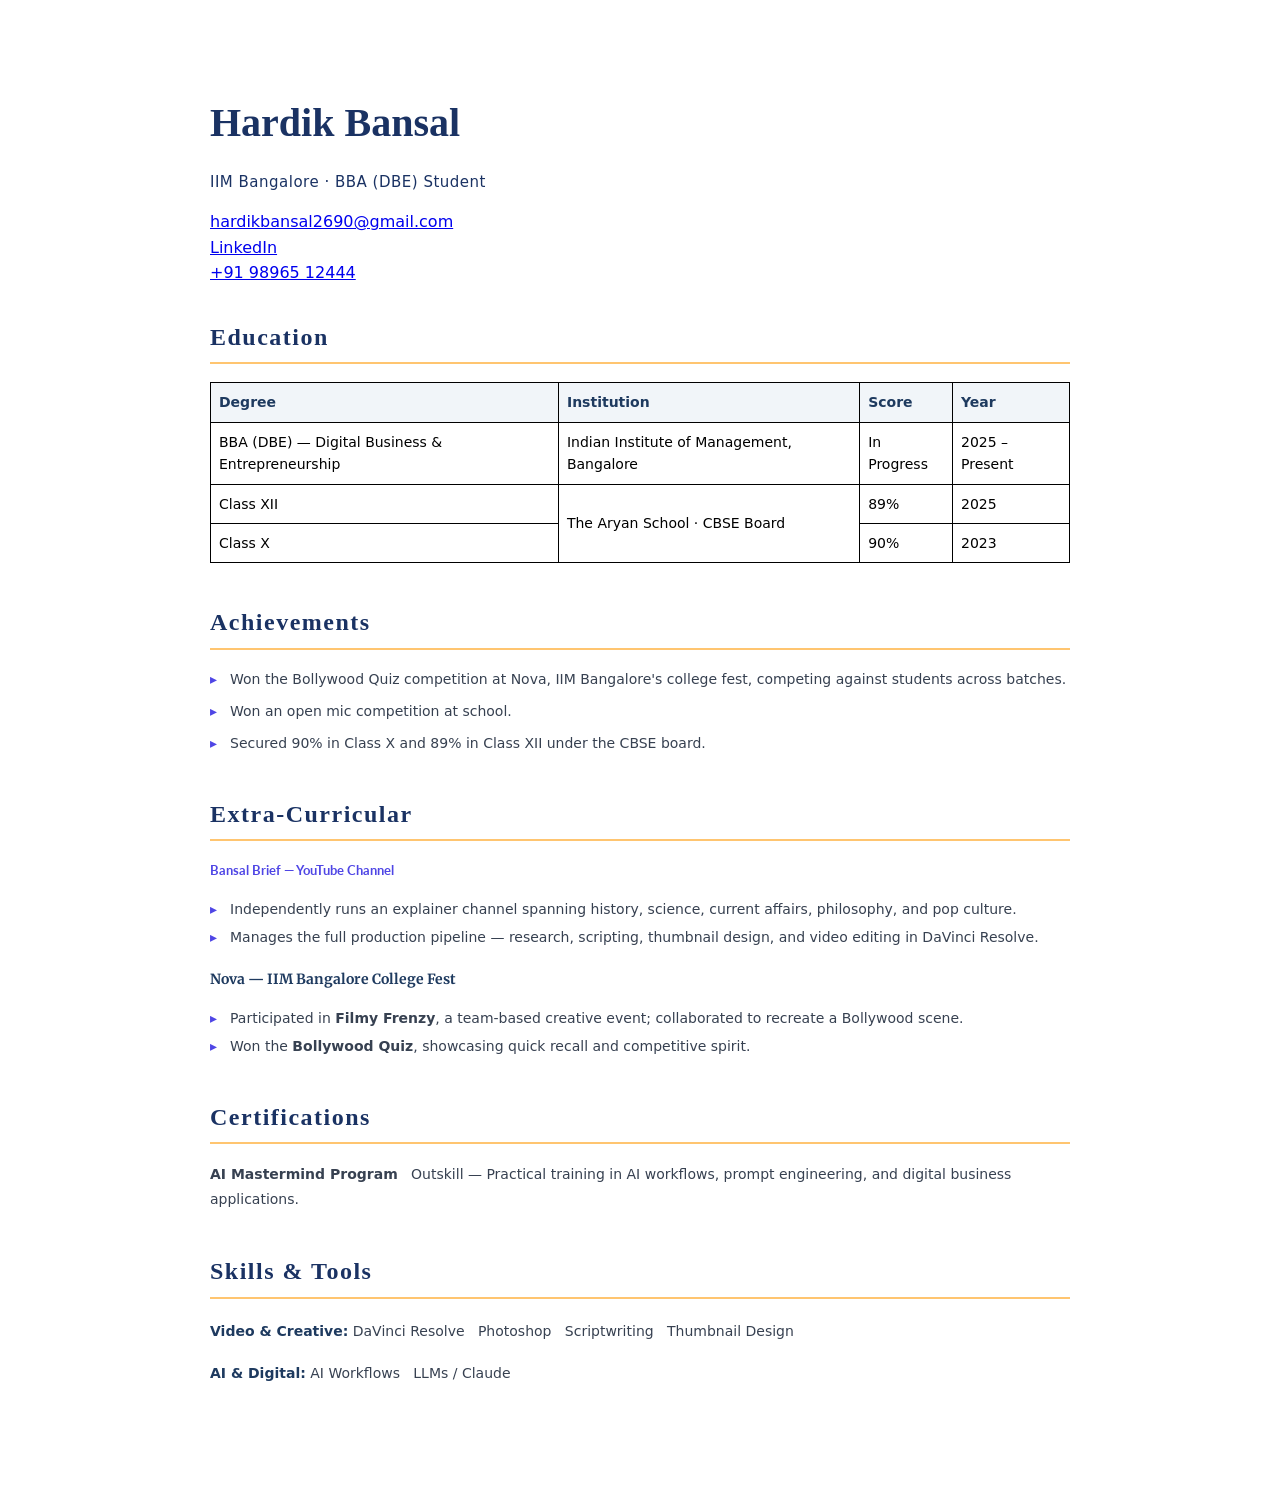
==== assignment project code.html @ 0351109c "Add files via upload" ====
<!DOCTYPE html>
<html lang="en">

<head>
  <meta charset="UTF-8" />
  <meta name="viewport" content="width=device-width, initial-scale=1.0" />
  <title>Hardik Bansal — Resume</title>
  <link rel="stylesheet" href="styling.css" />
</head>

<body>
  <main class="resume">

    
      <section>
        <h1 class = name>Hardik Bansal</h1>
        <p>IIM Bangalore · BBA (DBE) Student</p>

        <div id="Contact">
       <div   id="mail"> <a  href="mailto:hardikbansal2690@gmail.com">hardikbansal2690@gmail.com</a></div>
        <div id="linkedin"><a id="linkedin"href="https://www.linkedin.com/in/hardik-bansal-59b429384/" target="_blank" rel="noopener noreferrer">LinkedIn</a></div>
        <div id="phone"><a  href="tel:+919896512444">+91 98965 12444</a></div>
        </div>
      
      </section>


      <!-- EDUCATION -->
      <section id="education">
        <h2>Education</h2>

        <table style="border-collapse: collapse; color: black; width: 100%;">
          <thead>
            <tr>
              <th style="border: 1px solid black; padding: 8px;">Degree</th>
              <th style="border: 1px solid black; padding: 8px;">Institution</th>
              <th style="border: 1px solid black; padding: 8px;">Score</th>
              <th style="border: 1px solid black; padding: 8px;">Year</th>
            </tr>
          </thead>
          <tbody>
            <tr>
              <td style="border: 1px solid black; padding: 8px;">BBA (DBE) — Digital Business &amp; Entrepreneurship</td>
              <td style="border: 1px solid black; padding: 8px;">Indian Institute of Management, Bangalore</td>
              <td style="border: 1px solid black; padding: 8px;">In Progress</td>
              <td style="border: 1px solid black; padding: 8px;">2025 – Present</td>
            </tr>
            <tr>
              <td style="border: 1px solid black; padding: 8px;">Class XII</td>
              <!-- rowspan=2 because Aryan School is shared by Class XII and X -->
              <td rowspan="2" style="border: 1px solid black; padding: 8px;">The Aryan School · CBSE Board</td>
              <td style="border: 1px solid black; padding: 8px;">89%</td>
              <td style="border: 1px solid black; padding: 8px;">2025</td>
            </tr>
            <tr>
              <td style="border: 1px solid black; padding: 8px;">Class X</td>
              <td style="border: 1px solid black; padding: 8px;">90%</td>
              <td style="border: 1px solid black; padding: 8px;">2023</td>
            </tr>
          </tbody>
        </table>

      </section>


      <!-- ACHIEVEMENTS -->
      <section id="achievements">
        <h2>Achievements</h2>

        <ul>
          <li>Won the Bollywood Quiz competition at Nova, IIM Bangalore's college fest, competing against students across batches.</li>
          <li>Won an open mic competition at school.</li>
          <li>Secured 90% in Class X and 89% in Class XII under the CBSE board.</li>
        </ul>

      </section>


      <!-- EXTRA-CURRICULAR -->
      <section id="extracurricular">
        <h2>Extra-Curricular</h2>

        <div>
            <h3 style="font-family:Merriweather', serif ;"><a href="https://youtube.com/@bansalbrief" target="_blank" rel="noopener noreferrer">Bansal Brief — YouTube Channel</a></h3>
          
          <ul>
            <li>Independently runs an explainer channel spanning history, science, current affairs,
              philosophy, and pop culture.</li>
            <li>Manages the full production pipeline — research, scripting, thumbnail design,
              and video editing in DaVinci Resolve.</li>
          </ul>
        </div>

        <div>
          <h3>Nova — IIM Bangalore College Fest</h3>
          <ul>
            <li>Participated in <strong>Filmy Frenzy</strong>, a team-based creative event;
              collaborated to recreate a Bollywood scene.</li>
            <li>Won the <strong>Bollywood Quiz</strong>, showcasing quick recall and competitive spirit.</li>
          </ul>
        </div>

      </section>


      <!-- CERTIFICATIONS -->
      <section id="certifications">
        <h2>Certifications</h2>

        <p><strong>AI Mastermind Program</strong> &nbsp; Outskill — Practical training in AI workflows, prompt engineering, and digital business applications.</p>

      </section>


      <!-- SKILLS & TOOLS -->
      <section id="skills">
        <h2>Skills &amp; Tools</h2>

        <p><strong>Video &amp; Creative:</strong> DaVinci Resolve &nbsp; Photoshop &nbsp; Scriptwriting &nbsp; Thumbnail Design</p>
        <p><strong>AI &amp; Digital:</strong> AI Workflows   &nbsp; LLMs / Claude</p>
        
      </section>

  </main>
</body>
</html>
---- styling.css ----
@import url('https://fonts.googleapis.com/css2?family=Merriweather:wght@400;700&family=Lato:wght@400;700&display=swap');

  


body {
  font-family:system-ui, -apple-system, BlinkMacSystemFont, 'Segoe UI', Roboto, Oxygen, Ubuntu, Cantarell, 'Open Sans', 'Helvetica Neue', sans-serif;
  font-size: 16px;
  line-height: 1.6;
  background-color: #fff;
  align-items: center;
  display: flex;
  justify-content: center;
  
}


main {
  flex: 1;
  padding: 50px 60px;
  max-width: 860px;
}


main > section:first-child {
  margin-bottom: 20px;
  border-bottom: 2px solid #ffffff;
  padding-bottom: 10px;
}

h1 {
  font-family: 'Times New Roman', Times, serif;
  font-size: 40px;
  color: #1A3263;
  margin-bottom: 6px;
}



main > section:first-child p {
  font-size: 15px;
  color: #1A3263;
  letter-spacing: 0.5px;
}



section {
  margin-bottom: 40px;
}

h2 {
  font-family:'Times New Roman', Times, serif;
  color: #1A3263 ;
  border-bottom: 2px solid #FFC570;
  padding-bottom: 6px;
  margin-bottom: 18px;;
  letter-spacing: 1.5px;
}

table {
  width: 100%;
  border-collapse: collapse;
  color: #1a1a1a;
  font-size: 14px;
}

thead tr {
  background-color: #f1f5f9;
}

th, td {
  border: 1px solid black;
  padding: 10px 14px;
  text-align: left;
}

th {
  font-weight: 700;
  color: #1e3a5f;
}



#achievements ul {
  list-style: none;
  padding-left: 0;
  display: flex;
  flex-direction: column;
  gap: 10px;
}

#achievements ul li {
  font-size: 14px;
  color: #374151;
  padding-left: 20px;
  position: relative;
}

#achievements ul li::before {
  content: "▸";
  color: #4f46e5;
  position: absolute;
  left: 0;
}



#extracurricular div {
  margin-bottom: 20px;
}

#extracurricular h3 {
  font-family: 'Merriweather', serif;
  font-size: 14px;
  color: #1e3a5f;
  margin-bottom: 8px;
}

#extracurricular h3 a {
  font-family: 'Lato', sans-serif;
  font-size: 13px;
  color: #4f46e5;
  text-decoration: none;
}

#extracurricular h3 a:hover {
  text-decoration: underline;
}

#extracurricular ul {
  list-style: none;
  padding-left: 0;
  display: flex;
  flex-direction: column;
  gap: 6px;
}

#extracurricular ul li {
  font-size: 14px;
  color: #374151;
  padding-left: 20px;
  position: relative;
}

#extracurricular ul li::before {
  content: "▸";
  color: #4f46e5;
  position: absolute;
  left: 0;
}



#certifications p {
  font-size: 14px;
  color: #374151;
  line-height: 1.8;
}



#skills p {
  font-size: 14px;
  color: #374151;
  line-height: 2;
}

#skills p strong {
  color: #1e3a5f;
}
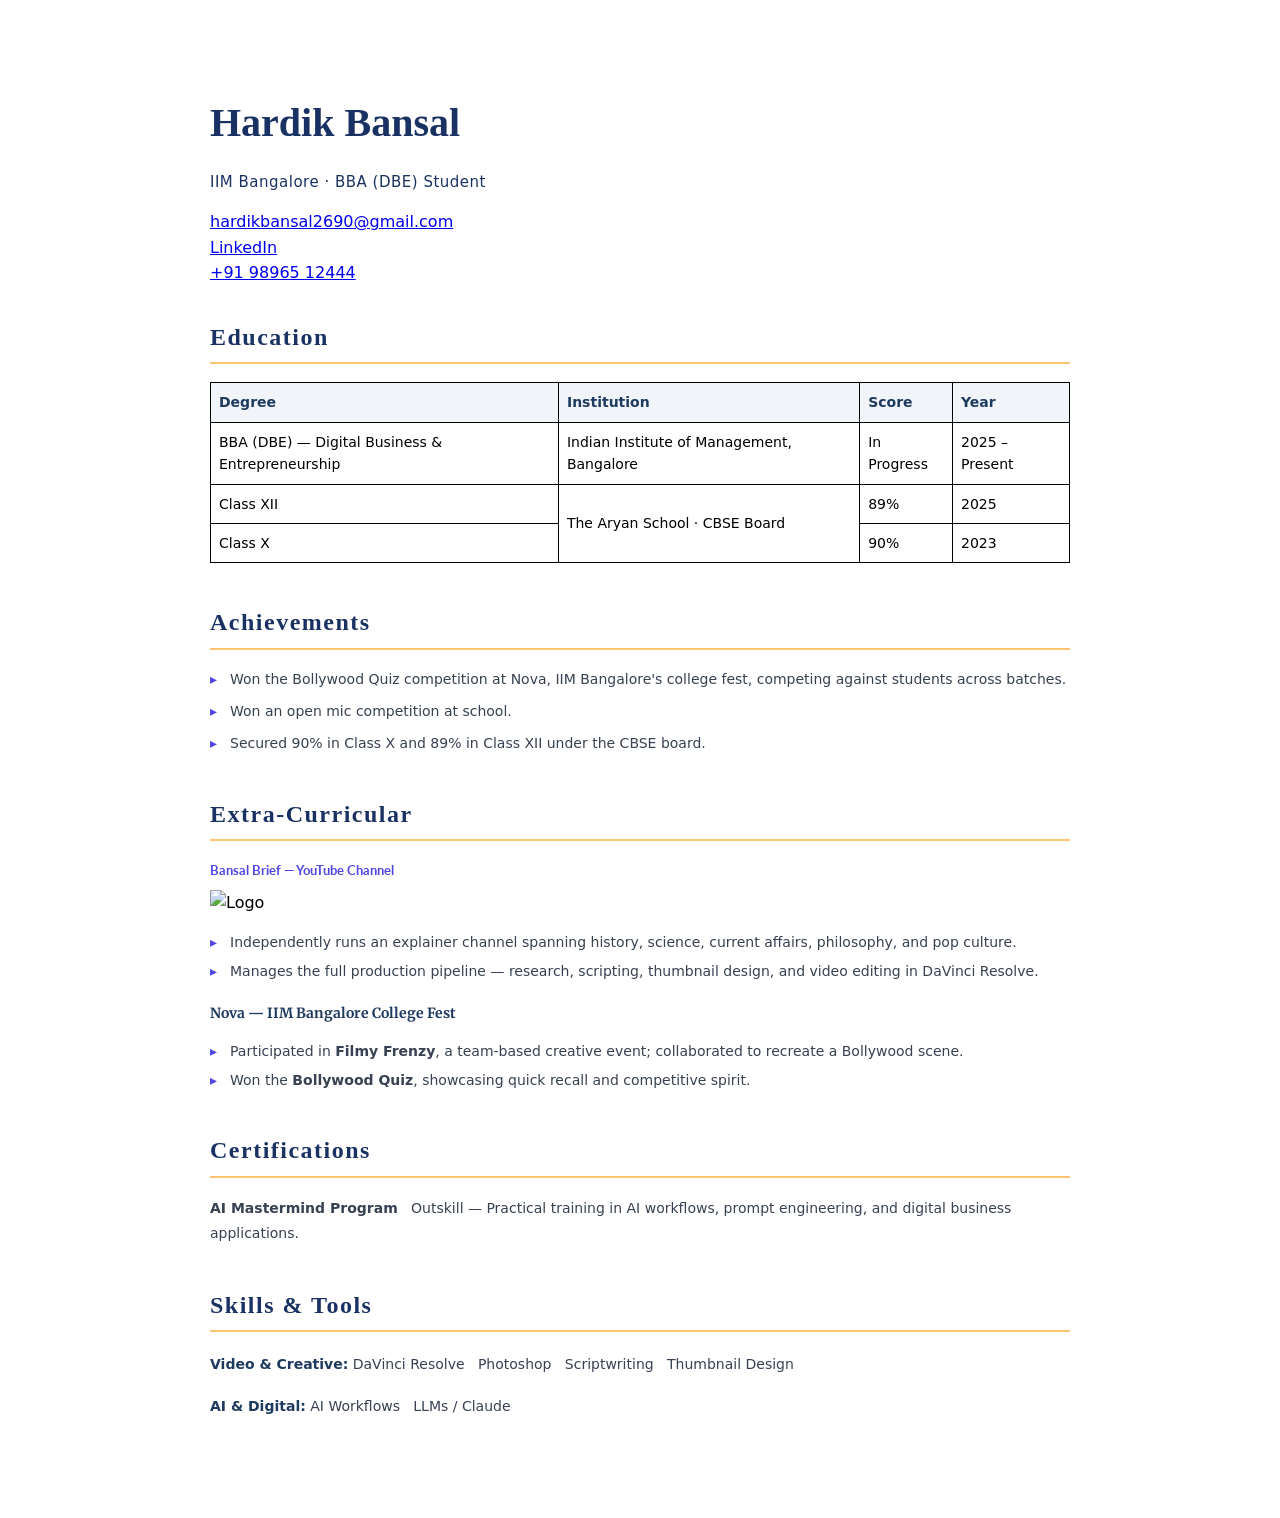
==== commit 0285a25c: "Add files via upload" ====
--- a/assignment project code.html
+++ b/assignment project code.html
@@ -82,7 +82,7 @@
 
         <div>
             <h3 style="font-family:Merriweather', serif ;"><a href="https://youtube.com/@bansalbrief" target="_blank" rel="noopener noreferrer">Bansal Brief — YouTube Channel</a></h3>
-          
+           <img id="Logo" height="50px" width="50px" src="Gemini_Generated_Image_2hm8av2hm8av2hm8.png" alt="Logo">
           <ul>
             <li>Independently runs an explainer channel spanning history, science, current affairs,
               philosophy, and pop culture.</li>
